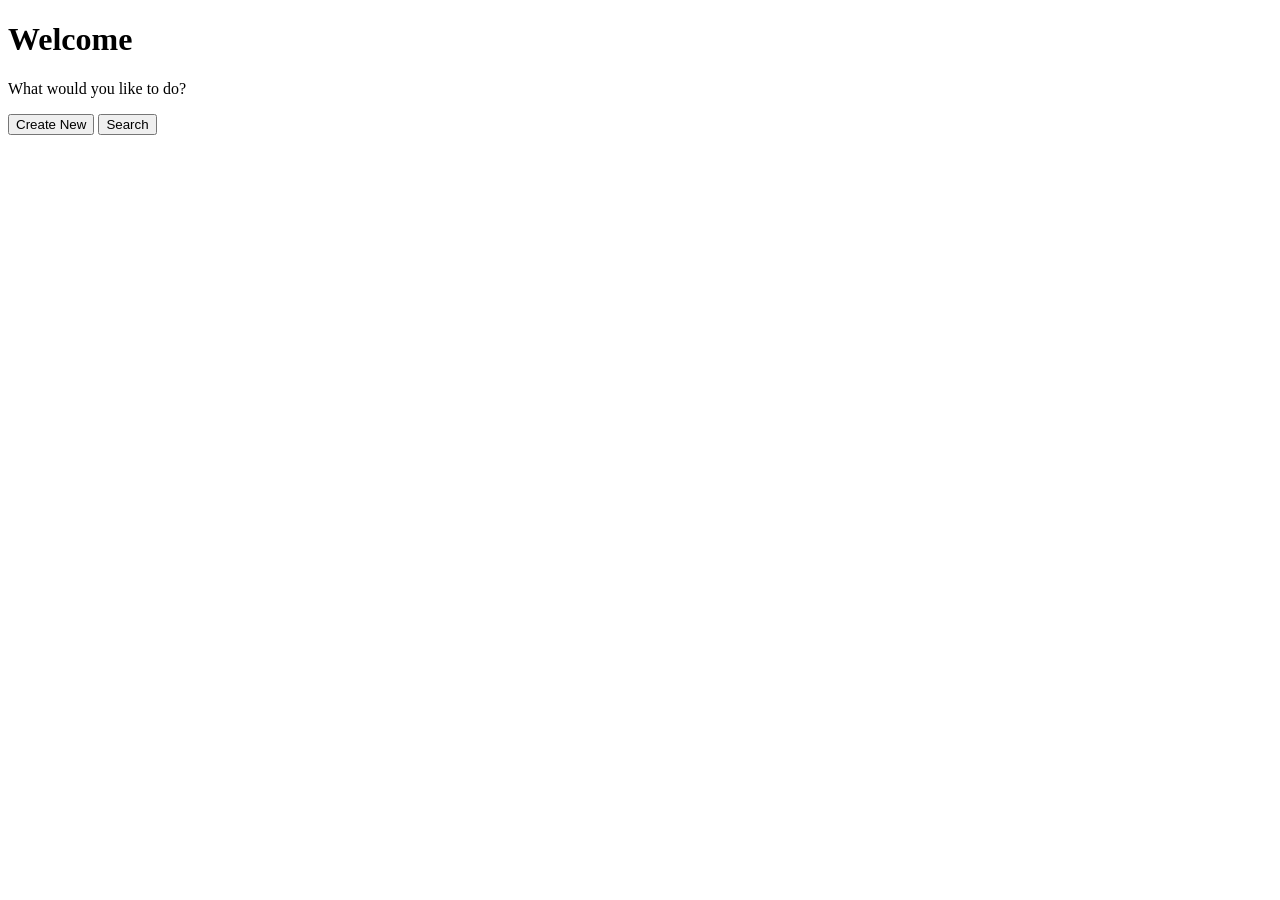
==== src/main/resources/static/dashboard.html @ 54a2fcc4 "feat: Add dashboard landing page with Create New and Search buttons - Add dashboard.html with two ce" ====
<!DOCTYPE html>
<html lang="en">
<head>
    <meta charset="UTF-8">
    <meta name="viewport" content="width=device-width, initial-scale=1.0">
    <title>Dashboard - InvestmentGiftCard</title>
    <link rel="stylesheet" href="/css/style.css">
</head>
<body>
    <div class="container">
        <div class="card">
            <h1>Welcome</h1>
            <p class="subtitle">What would you like to do?</p>
            <div class="button-group">
                <button type="button" class="btn" onclick="location.href='/create.html'">Create New</button>
                <button type="button" class="btn btn-secondary" onclick="location.href='/search.html'">Search</button>
            </div>
        </div>
    </div>
</body>
</html>
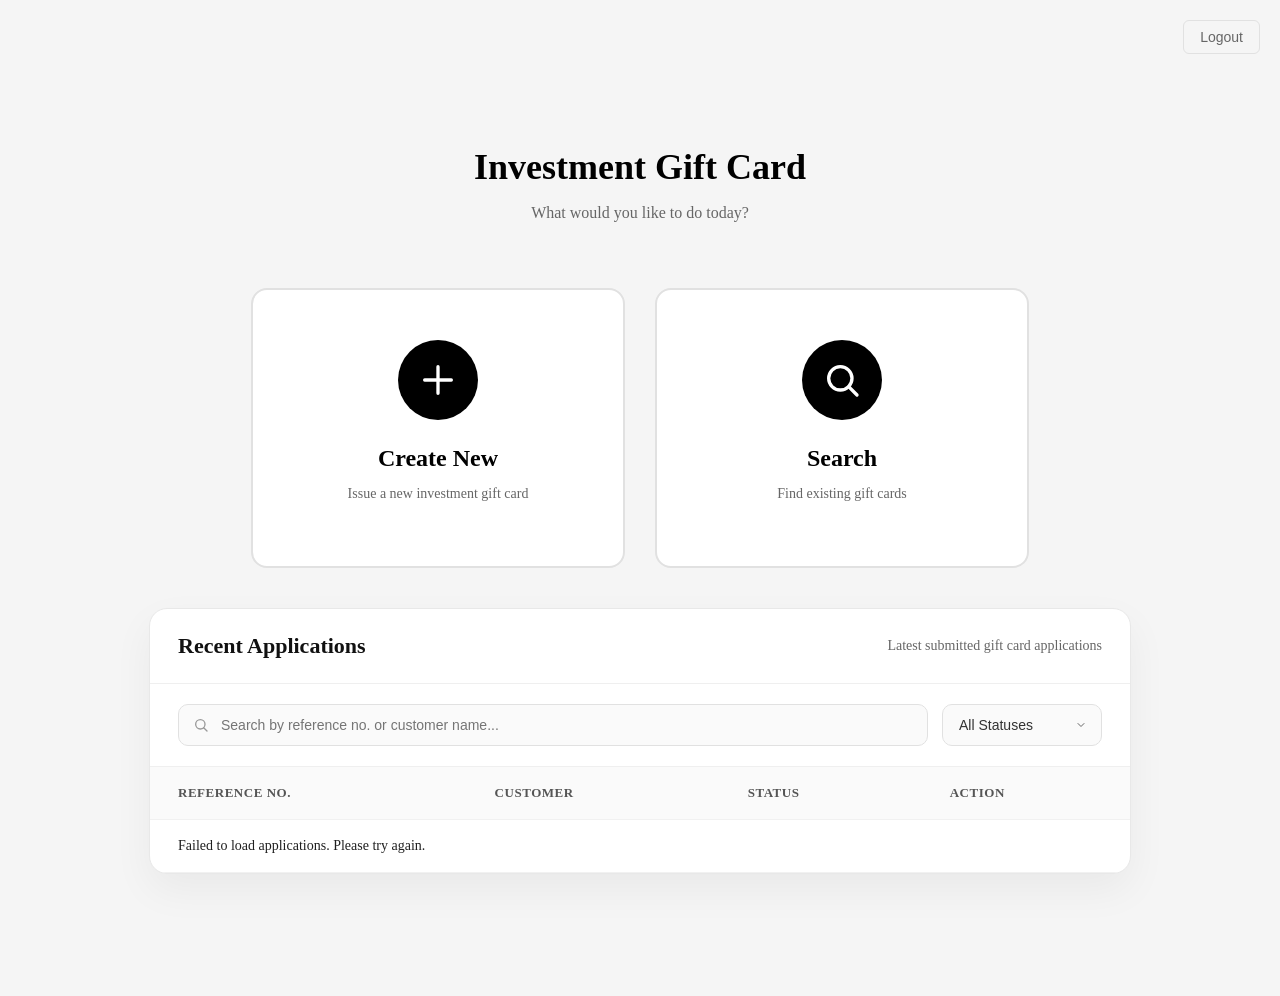
==== commit 188ad959: "feat: Add gift card management with phone validation fix - Add GiftCard and Redemption entities - Ad" ====
--- a/src/main/resources/static/dashboard.html
+++ b/src/main/resources/static/dashboard.html
@@ -5,17 +5,1202 @@
     <meta name="viewport" content="width=device-width, initial-scale=1.0">
     <title>Dashboard - InvestmentGiftCard</title>
     <link rel="stylesheet" href="/css/style.css">
+    <style>
+        body {
+            background: #f5f5f5;
+        }
+        
+        .dashboard-container {
+            min-height: 100vh;
+            display: flex;
+            flex-direction: column;
+            justify-content: center;
+            align-items: center;
+            padding: 40px 20px;
+        }
+        
+        .dashboard-header {
+            text-align: center;
+            margin-bottom: 50px;
+        }
+        
+        .dashboard-header h1 {
+            font-size: 36px;
+            color: #000;
+            margin-bottom: 10px;
+        }
+        
+        .dashboard-header p {
+            font-size: 16px;
+            color: #666;
+        }
+        
+        .action-cards {
+            display: flex;
+            gap: 30px;
+            flex-wrap: wrap;
+            justify-content: center;
+            margin-bottom: 40px;
+        }
+        
+        .action-card {
+            background: #fff;
+            border: 2px solid #e1e1e1;
+            border-radius: 16px;
+            padding: 50px 60px;
+            text-align: center;
+            cursor: pointer;
+            transition: all 0.3s ease;
+            text-decoration: none;
+            min-width: 250px;
+        }
+        
+        .action-card:hover {
+            border-color: #000;
+            transform: translateY(-5px);
+            box-shadow: 0 10px 30px rgba(0, 0, 0, 0.1);
+        }
+        
+        .action-card .icon {
+            width: 80px;
+            height: 80px;
+            background: #000;
+            border-radius: 50%;
+            display: flex;
+            justify-content: center;
+            align-items: center;
+            margin: 0 auto 25px;
+        }
+        
+        .action-card .icon svg {
+            width: 40px;
+            height: 40px;
+            fill: #fff;
+        }
+        
+        .action-card h2 {
+            font-size: 24px;
+            color: #000;
+            margin-bottom: 10px;
+        }
+        
+        .action-card p {
+            font-size: 14px;
+            color: #666;
+        }
+        
+        .user-info {
+            position: absolute;
+            top: 20px;
+            right: 20px;
+            display: flex;
+            align-items: center;
+            gap: 15px;
+        }
+        
+        .user-name {
+            font-size: 14px;
+            color: #333;
+        }
+        
+        .logout-btn {
+            padding: 8px 16px;
+            background: transparent;
+            border: 1px solid #e1e1e1;
+            border-radius: 6px;
+            cursor: pointer;
+            font-size: 14px;
+            color: #666;
+            transition: all 0.2s ease;
+        }
+        
+        .logout-btn:hover {
+            border-color: #000;
+            color: #000;
+        }
+
+        .recent-applications {
+            width: 100%;
+            max-width: 980px;
+            background: #fff;
+            border: 1px solid #e8e8e8;
+            border-radius: 18px;
+            box-shadow: 0 16px 40px rgba(0, 0, 0, 0.05);
+            overflow: hidden;
+        }
+
+        .recent-applications-header {
+            display: flex;
+            justify-content: space-between;
+            align-items: center;
+            padding: 24px 28px;
+            border-bottom: 1px solid #efefef;
+        }
+
+        .recent-applications-header h2 {
+            font-size: 22px;
+            color: #111;
+            margin: 0;
+        }
+
+        .recent-applications-header span {
+            font-size: 14px;
+            color: #666;
+        }
+
+        .table-wrapper {
+            width: 100%;
+            overflow-x: auto;
+        }
+
+        .applications-table {
+            width: 100%;
+            border-collapse: collapse;
+        }
+
+        .applications-table thead {
+            background: #fafafa;
+        }
+
+        .applications-table th,
+        .applications-table td {
+            padding: 18px 28px;
+            text-align: left;
+            border-bottom: 1px solid #f1f1f1;
+            font-size: 14px;
+        }
+
+        .applications-table th {
+            color: #555;
+            font-size: 13px;
+            font-weight: 700;
+            text-transform: uppercase;
+            letter-spacing: 0.04em;
+        }
+
+        .applications-table td {
+            color: #1f1f1f;
+        }
+
+        .status-badge {
+            display: inline-flex;
+            align-items: center;
+            justify-content: center;
+            min-width: 110px;
+            padding: 8px 14px;
+            border-radius: 999px;
+            font-size: 12px;
+            font-weight: 700;
+            letter-spacing: 0.02em;
+        }
+
+        .status-badge.pending-kyc {
+            background: #fff7e8;
+            color: #a56300;
+        }
+
+        .status-badge.card-issued {
+            background: #eef3ff;
+            color: #244cb3;
+        }
+
+        .status-badge.cancelled {
+            background: #fdeeed;
+            color: #b52a1c;
+        }
+
+        .status-badge.redeemed {
+            background: #eef9f0;
+            color: #1d7a34;
+        }
+
+        .view-btn {
+            display: inline-flex;
+            align-items: center;
+            justify-content: center;
+            padding: 10px 18px;
+            border: 1px solid #111;
+            border-radius: 10px;
+            background: #111;
+            color: #fff;
+            text-decoration: none;
+            font-size: 13px;
+            font-weight: 600;
+            transition: all 0.2s ease;
+        }
+
+        .view-btn:hover {
+            background: #fff;
+            color: #111;
+        }
+
+        .table-filters {
+            display: flex;
+            gap: 14px;
+            padding: 20px 28px;
+            border-bottom: 1px solid #efefef;
+            flex-wrap: wrap;
+            align-items: center;
+        }
+
+        .filter-input {
+            flex: 1;
+            min-width: 200px;
+            padding: 12px 16px 12px 42px;
+            border: 1px solid #e1e1e1;
+            border-radius: 10px;
+            font-size: 14px;
+            color: #333;
+            background: #fafafa url("data:image/svg+xml,%3Csvg xmlns='http://www.w3.org/2000/svg' width='16' height='16' viewBox='0 0 24 24' fill='none' stroke='%23999' stroke-width='2' stroke-linecap='round'%3E%3Ccircle cx='11' cy='11' r='7'/%3E%3Cpath d='M16 16l5 5'/%3E%3C/svg%3E") 14px center no-repeat;
+            transition: all 0.2s ease;
+            outline: none;
+        }
+
+        .filter-input:focus {
+            border-color: #111;
+            background-color: #fff;
+        }
+
+        .filter-select {
+            padding: 12px 16px;
+            border: 1px solid #e1e1e1;
+            border-radius: 10px;
+            font-size: 14px;
+            color: #333;
+            background: #fafafa;
+            cursor: pointer;
+            outline: none;
+            min-width: 160px;
+            transition: all 0.2s ease;
+            -webkit-appearance: none;
+            appearance: none;
+            background-image: url("data:image/svg+xml,%3Csvg xmlns='http://www.w3.org/2000/svg' width='12' height='12' viewBox='0 0 24 24' fill='none' stroke='%23666' stroke-width='2' stroke-linecap='round'%3E%3Cpath d='M6 9l6 6 6-6'/%3E%3C/svg%3E");
+            background-repeat: no-repeat;
+            background-position: right 14px center;
+            padding-right: 36px;
+        }
+
+        .filter-select:focus {
+            border-color: #111;
+            background-color: #fff;
+        }
+
+        .no-results {
+            text-align: center;
+            padding: 40px 28px;
+            color: #999;
+            font-size: 14px;
+            display: none;
+        }
+        
+        @media (max-width: 600px) {
+            .action-cards {
+                flex-direction: column;
+            }
+            
+            .action-card {
+                padding: 40px 50px;
+            }
+            
+            .dashboard-header h1 {
+                font-size: 28px;
+            }
+
+            .recent-applications-header {
+                flex-direction: column;
+                align-items: flex-start;
+                gap: 8px;
+            }
+
+            .applications-table th,
+            .applications-table td {
+                padding: 16px 18px;
+            }
+
+            .table-filters {
+                padding: 16px 18px;
+            }
+
+            .filter-input {
+                min-width: 100%;
+            }
+        }
+    </style>
 </head>
 <body>
-    <div class="container">
-        <div class="card">
-            <h1>Welcome</h1>
-            <p class="subtitle">What would you like to do?</p>
-            <div class="button-group">
-                <button type="button" class="btn" onclick="location.href='/create.html'">Create New</button>
-                <button type="button" class="btn btn-secondary" onclick="location.href='/search.html'">Search</button>
+    <div class="user-info" id="userInfo">
+        <span class="user-name" id="userName"></span>
+        <button class="logout-btn" onclick="logout()">Logout</button>
+    </div>
+    
+    <div class="dashboard-container">
+        <div class="dashboard-header">
+            <h1>Investment Gift Card</h1>
+            <p>What would you like to do today?</p>
+        </div>
+        
+        <div class="action-cards">
+            <a href="/create.html" class="action-card">
+                <div class="icon">
+                    <svg xmlns="http://www.w3.org/2000/svg" viewBox="0 0 24 24">
+                        <path d="M12 4V20M4 12H20" stroke="white" stroke-width="2" stroke-linecap="round" fill="none"/>
+                    </svg>
+                </div>
+                <h2>Create New</h2>
+                <p>Issue a new investment gift card</p>
+            </a>
+            
+            <a href="/search.html" class="action-card">
+                <div class="icon">
+                    <svg xmlns="http://www.w3.org/2000/svg" viewBox="0 0 24 24">
+                        <circle cx="11" cy="11" r="7" stroke="white" stroke-width="2" fill="none"/>
+                        <path d="M16 16L21 21" stroke="white" stroke-width="2" stroke-linecap="round"/>
+                    </svg>
+                </div>
+                <h2>Search</h2>
+                <p>Find existing gift cards</p>
+            </a>
+        </div>
+
+        <section class="recent-applications">
+            <div class="recent-applications-header">
+                <h2>Recent Applications</h2>
+                <span>Latest submitted gift card applications</span>
+            </div>
+            <div class="table-filters">
+                <input type="text" class="filter-input" id="searchInput" placeholder="Search by reference no. or customer name..." oninput="filterTable()">
+                <select class="filter-select" id="statusFilter" onchange="filterTable()">
+                    <option value="">All Statuses</option>
+                    <option value="pending-kyc">Pending KYC</option>
+                    <option value="card-issued">Card Issued</option>
+                    <option value="cancelled">Cancelled</option>
+                    <option value="redeemed">Redeemed</option>
+                </select>
+            </div>
+            <div class="table-wrapper">
+                <table class="applications-table">
+                    <thead>
+                        <tr>
+                            <th>Reference No.</th>
+                            <th>Customer</th>
+                            <th>Status</th>
+                            <th>Action</th>
+                        </tr>
+                    </thead>
+                    <tbody>
+                        <!-- Data loaded dynamically via JavaScript -->
+                    </tbody>
+                </table>
+                <div class="no-results" id="noResults">No applications match your search.</div>
+            </div>
+        </section>
+    </div>
+
+    <!-- Gift Card Detail Modal -->
+    <div class="modal-overlay" id="giftCardModal">
+        <div class="modal-content modal-large">
+            <button class="modal-close" onclick="closeModal()">&times;</button>
+            
+            <!-- View Mode -->
+            <div id="viewMode">
+                <h2 class="modal-title">Gift Card Details</h2>
+                
+                <div class="detail-grid">
+                    <div class="detail-section">
+                        <h3>Card Information</h3>
+                        <div class="detail-row">
+                            <span class="detail-label">Reference:</span>
+                            <span class="detail-value" id="detailReference">-</span>
+                        </div>
+                        <div class="detail-row">
+                            <span class="detail-label">Batch Number:</span>
+                            <span class="detail-value" id="detailBatch">-</span>
+                        </div>
+                        <div class="detail-row">
+                            <span class="detail-label">Value:</span>
+                            <span class="detail-value" id="detailValue">-</span>
+                        </div>
+                        <div class="detail-row">
+                            <span class="detail-label">Expiry Date:</span>
+                            <span class="detail-value" id="detailExpiry">-</span>
+                        </div>
+                        <div class="detail-row">
+                            <span class="detail-label">Status:</span>
+                            <span class="detail-value" id="detailStatus">-</span>
+                        </div>
+                    </div>
+                    
+                    <div class="detail-section">
+                        <h3>Buyer Information</h3>
+                        <div class="detail-row">
+                            <span class="detail-label">Name:</span>
+                            <span class="detail-value" id="detailBuyerName">-</span>
+                        </div>
+                        <div class="detail-row">
+                            <span class="detail-label">Mobile:</span>
+                            <span class="detail-value" id="detailBuyerMobile">-</span>
+                        </div>
+                        <div class="detail-row">
+                            <span class="detail-label">ID/Passport:</span>
+                            <span class="detail-value" id="detailBuyerId">-</span>
+                        </div>
+                    </div>
+                    
+                    <div class="detail-section">
+                        <h3>Beneficiary Information</h3>
+                        <div class="detail-row">
+                            <span class="detail-label">Name:</span>
+                            <span class="detail-value" id="detailBeneficiaryName">-</span>
+                        </div>
+                        <div class="detail-row">
+                            <span class="detail-label">Mobile:</span>
+                            <span class="detail-value" id="detailBeneficiaryMobile">-</span>
+                        </div>
+                        <div class="detail-row">
+                            <span class="detail-label">Relationship:</span>
+                            <span class="detail-value" id="detailRelationship">-</span>
+                        </div>
+                    </div>
+                </div>
+                
+                <div class="modal-actions" id="viewActions">
+                    <button class="btn btn-secondary" onclick="closeModal()">Close</button>
+                    <button class="btn btn-primary" id="redeemBtn" onclick="showRedemptionForm()">Redeem Voucher</button>
+                </div>
+            </div>
+            
+            <!-- Redemption Mode -->
+            <div id="redemptionMode" style="display: none;">
+                <h2 class="modal-title">Redeem Voucher</h2>
+                <p class="modal-subtitle">Complete the redemption process for this gift card</p>
+                
+                <form id="redemptionForm" onsubmit="submitRedemption(event)">
+                    <!-- Section E: Authentication -->
+                    <div class="form-section-modal">
+                        <h3>Section E: Redemption & Authentication</h3>
+                        <p class="section-note">Beneficiary must provide buyer's details for verification. A call will be placed to authenticate.</p>
+                        
+                        <div class="form-grid-modal">
+                            <div class="form-group-modal">
+                                <label for="providedBuyerName">Buyer's Name (as provided by beneficiary) <span class="required">*</span></label>
+                                <input type="text" id="providedBuyerName" name="providedBuyerName" placeholder="Enter buyer's full name" required>
+                            </div>
+                            
+                            <div class="form-group-modal">
+                                <label for="providedBuyerPhone">Buyer's Phone Number <span class="required">*</span></label>
+                                <input type="tel" id="providedBuyerPhone" name="providedBuyerPhone" placeholder="+264 XX XXX XXXX" required>
+                            </div>
+                        </div>
+                        
+                        <div class="verification-note">
+                            <svg width="20" height="20" viewBox="0 0 24 24" fill="none" stroke="currentColor" stroke-width="2">
+                                <circle cx="12" cy="12" r="10"></circle>
+                                <line x1="12" y1="16" x2="12" y2="12"></line>
+                                <line x1="12" y1="8" x2="12.01" y2="8"></line>
+                            </svg>
+                            <span>A verification call will be placed to the buyer to confirm the recipient's identity.</span>
+                        </div>
+                    </div>
+                    
+                    <!-- Section F: Product Selection -->
+                    <div class="form-section-modal">
+                        <h3>Section F: Product Selection</h3>
+                        
+                        <div class="form-group-modal">
+                            <label>Select Investment Product <span class="required">*</span></label>
+                            <div class="radio-group-modal">
+                                <label class="radio-option-modal">
+                                    <input type="radio" name="selectedProduct" value="CALL_ACCOUNT" required>
+                                    <span class="radio-checkmark"></span>
+                                    <span>Call Account</span>
+                                </label>
+                                <label class="radio-option-modal">
+                                    <input type="radio" name="selectedProduct" value="NOTICE_ACCOUNT">
+                                    <span class="radio-checkmark"></span>
+                                    <span>Notice Account</span>
+                                </label>
+                                <label class="radio-option-modal">
+                                    <input type="radio" name="selectedProduct" value="MONEY_MAXIMISER">
+                                    <span class="radio-checkmark"></span>
+                                    <span>Money Maximiser</span>
+                                </label>
+                                <label class="radio-option-modal">
+                                    <input type="radio" name="selectedProduct" value="OTHER">
+                                    <span class="radio-checkmark"></span>
+                                    <span>Other</span>
+                                </label>
+                            </div>
+                        </div>
+                        
+                        <div class="form-group-modal" id="otherProductGroup" style="display: none;">
+                            <label for="otherProductDescription">Other Product Description</label>
+                            <input type="text" id="otherProductDescription" name="otherProductDescription" placeholder="Specify the product">
+                        </div>
+                        
+                        <div class="form-grid-modal">
+                            <div class="form-group-modal">
+                                <label for="accountName">Account Name <span class="required">*</span></label>
+                                <input type="text" id="accountName" name="accountName" placeholder="Enter account name" required>
+                            </div>
+                            
+                            <div class="form-group-modal">
+                                <label for="accountNumber">Account Number <span class="required">*</span></label>
+                                <input type="text" id="accountNumber" name="accountNumber" placeholder="Enter account number" required>
+                            </div>
+                        </div>
+                    </div>
+                    
+                    <input type="hidden" id="redemptionGiftCardId" name="giftCardId">
+                    
+                    <div class="modal-actions">
+                        <button type="button" class="btn btn-secondary" onclick="hideRedemptionForm()">Back</button>
+                        <button type="submit" class="btn btn-primary">Submit Redemption</button>
+                    </div>
+                </form>
+            </div>
+            
+            <!-- Redemption Success -->
+            <div id="redemptionSuccess" style="display: none;">
+                <div class="success-icon">
+                    <svg viewBox="0 0 52 52" width="80" height="80">
+                        <circle cx="26" cy="26" r="25" fill="none" stroke="#22c55e" stroke-width="2"/>
+                        <path fill="none" stroke="#22c55e" stroke-width="3" d="M14 27l8 8 16-16"/>
+                    </svg>
+                </div>
+                <h2 class="modal-title">Redemption Initiated!</h2>
+                <p class="modal-subtitle">A verification call will be placed to the buyer.</p>
+                <div class="redemption-summary">
+                    <div class="summary-row">
+                        <span>Redemption ID:</span>
+                        <strong id="successRedemptionId">-</strong>
+                    </div>
+                    <div class="summary-row">
+                        <span>Verification Status:</span>
+                        <strong id="successVerificationStatus">Pending</strong>
+                    </div>
+                    <div class="summary-row">
+                        <span>Selected Product:</span>
+                        <strong id="successProduct">-</strong>
+                    </div>
+                </div>
+                <div class="modal-actions">
+                    <button class="btn btn-primary" onclick="closeModal(); loadGiftCards();">Done</button>
+                </div>
             </div>
         </div>
     </div>
+
+    <style>
+        /* Modal Styles */
+        .modal-overlay {
+            display: none;
+            position: fixed;
+            inset: 0;
+            background: rgba(0, 0, 0, 0.5);
+            backdrop-filter: blur(4px);
+            z-index: 1000;
+            justify-content: center;
+            align-items: center;
+            padding: 20px;
+        }
+
+        .modal-overlay.show {
+            display: flex;
+        }
+
+        .modal-content {
+            background: #fff;
+            border-radius: 20px;
+            padding: 40px;
+            max-width: 500px;
+            width: 100%;
+            max-height: 90vh;
+            overflow-y: auto;
+            position: relative;
+        }
+
+        .modal-content.modal-large {
+            max-width: 700px;
+        }
+
+        .modal-close {
+            position: absolute;
+            top: 20px;
+            right: 20px;
+            width: 36px;
+            height: 36px;
+            border: none;
+            background: #f5f5f5;
+            border-radius: 50%;
+            font-size: 24px;
+            cursor: pointer;
+            display: flex;
+            align-items: center;
+            justify-content: center;
+            color: #666;
+            transition: all 0.2s ease;
+        }
+
+        .modal-close:hover {
+            background: #e5e5e5;
+            color: #000;
+        }
+
+        .modal-title {
+            font-size: 24px;
+            margin-bottom: 8px;
+            color: #111;
+        }
+
+        .modal-subtitle {
+            font-size: 14px;
+            color: #666;
+            margin-bottom: 24px;
+        }
+
+        /* Detail Grid */
+        .detail-grid {
+            display: grid;
+            gap: 24px;
+            margin-bottom: 24px;
+        }
+
+        .detail-section {
+            background: #f9f9f9;
+            padding: 20px;
+            border-radius: 12px;
+        }
+
+        .detail-section h3 {
+            font-size: 14px;
+            color: #666;
+            text-transform: uppercase;
+            letter-spacing: 0.05em;
+            margin-bottom: 16px;
+        }
+
+        .detail-row {
+            display: flex;
+            justify-content: space-between;
+            padding: 8px 0;
+            border-bottom: 1px solid #eee;
+        }
+
+        .detail-row:last-child {
+            border-bottom: none;
+        }
+
+        .detail-label {
+            color: #666;
+            font-size: 14px;
+        }
+
+        .detail-value {
+            color: #111;
+            font-weight: 500;
+            font-size: 14px;
+        }
+
+        /* Form Styles in Modal */
+        .form-section-modal {
+            margin-bottom: 24px;
+        }
+
+        .form-section-modal h3 {
+            font-size: 16px;
+            color: #111;
+            margin-bottom: 8px;
+        }
+
+        .section-note {
+            font-size: 13px;
+            color: #666;
+            margin-bottom: 16px;
+        }
+
+        .form-grid-modal {
+            display: grid;
+            grid-template-columns: 1fr 1fr;
+            gap: 16px;
+        }
+
+        @media (max-width: 600px) {
+            .form-grid-modal {
+                grid-template-columns: 1fr;
+            }
+        }
+
+        .form-group-modal {
+            margin-bottom: 16px;
+        }
+
+        .form-group-modal label {
+            display: block;
+            font-size: 14px;
+            font-weight: 500;
+            color: #333;
+            margin-bottom: 8px;
+        }
+
+        .form-group-modal input {
+            width: 100%;
+            padding: 12px 16px;
+            border: 1px solid #e1e1e1;
+            border-radius: 10px;
+            font-size: 14px;
+            transition: all 0.2s ease;
+        }
+
+        .form-group-modal input:focus {
+            outline: none;
+            border-color: #111;
+        }
+
+        .required {
+            color: #e53935;
+        }
+
+        /* Radio Group */
+        .radio-group-modal {
+            display: grid;
+            grid-template-columns: 1fr 1fr;
+            gap: 12px;
+        }
+
+        .radio-option-modal {
+            display: flex;
+            align-items: center;
+            gap: 10px;
+            padding: 12px 16px;
+            border: 1px solid #e1e1e1;
+            border-radius: 10px;
+            cursor: pointer;
+            transition: all 0.2s ease;
+        }
+
+        .radio-option-modal:hover {
+            border-color: #999;
+        }
+
+        .radio-option-modal input {
+            display: none;
+        }
+
+        .radio-option-modal input:checked + .radio-checkmark {
+            background: #111;
+            border-color: #111;
+        }
+
+        .radio-option-modal input:checked + .radio-checkmark::after {
+            transform: scale(1);
+        }
+
+        .radio-checkmark {
+            width: 20px;
+            height: 20px;
+            border: 2px solid #ccc;
+            border-radius: 50%;
+            position: relative;
+            transition: all 0.2s ease;
+        }
+
+        .radio-checkmark::after {
+            content: '';
+            position: absolute;
+            top: 50%;
+            left: 50%;
+            transform: translate(-50%, -50%) scale(0);
+            width: 8px;
+            height: 8px;
+            background: #fff;
+            border-radius: 50%;
+            transition: transform 0.2s ease;
+        }
+
+        .verification-note {
+            display: flex;
+            align-items: flex-start;
+            gap: 10px;
+            padding: 14px;
+            background: #eef3ff;
+            border-radius: 10px;
+            color: #244cb3;
+            font-size: 13px;
+            margin-top: 16px;
+        }
+
+        .verification-note svg {
+            flex-shrink: 0;
+            margin-top: 2px;
+        }
+
+        /* Modal Actions */
+        .modal-actions {
+            display: flex;
+            gap: 12px;
+            justify-content: flex-end;
+            padding-top: 20px;
+            border-top: 1px solid #eee;
+            margin-top: 24px;
+        }
+
+        .btn {
+            padding: 12px 24px;
+            border-radius: 10px;
+            font-size: 14px;
+            font-weight: 600;
+            cursor: pointer;
+            transition: all 0.2s ease;
+            border: none;
+        }
+
+        .btn-primary {
+            background: #111;
+            color: #fff;
+        }
+
+        .btn-primary:hover {
+            background: #333;
+        }
+
+        .btn-secondary {
+            background: #f5f5f5;
+            color: #333;
+        }
+
+        .btn-secondary:hover {
+            background: #e5e5e5;
+        }
+
+        .btn:disabled {
+            opacity: 0.5;
+            cursor: not-allowed;
+        }
+
+        /* Success State */
+        .success-icon {
+            text-align: center;
+            margin-bottom: 20px;
+        }
+
+        .redemption-summary {
+            background: #f9f9f9;
+            padding: 20px;
+            border-radius: 12px;
+            margin: 20px 0;
+        }
+
+        .summary-row {
+            display: flex;
+            justify-content: space-between;
+            padding: 10px 0;
+            border-bottom: 1px solid #eee;
+        }
+
+        .summary-row:last-child {
+            border-bottom: none;
+        }
+
+        /* Clickable Row */
+        .applications-table tbody tr {
+            cursor: pointer;
+            transition: background-color 0.2s ease;
+        }
+
+        .applications-table tbody tr:hover {
+            background-color: #f9f9f9;
+        }
+
+        /* Loading State */
+        .loading {
+            text-align: center;
+            padding: 40px;
+            color: #666;
+        }
+
+        .loading-spinner {
+            width: 40px;
+            height: 40px;
+            border: 3px solid #f3f3f3;
+            border-top: 3px solid #111;
+            border-radius: 50%;
+            animation: spin 1s linear infinite;
+            margin: 0 auto 16px;
+        }
+
+        @keyframes spin {
+            0% { transform: rotate(0deg); }
+            100% { transform: rotate(360deg); }
+        }
+    </style>
+
+    <script>
+        const API_BASE = '/api/v1';
+        let currentGiftCard = null;
+
+        // Load user info from localStorage
+        const user = JSON.parse(localStorage.getItem('user') || '{}');
+        if (user.firstName) {
+            document.getElementById('userName').textContent = `Welcome, ${user.firstName}`;
+        }
+
+        // Get auth token
+        function getAuthHeaders() {
+            const token = localStorage.getItem('accessToken');
+            return {
+                'Content-Type': 'application/json',
+                'Authorization': token ? `Bearer ${token}` : ''
+            };
+        }
+        
+        function logout() {
+            localStorage.removeItem('accessToken');
+            localStorage.removeItem('refreshToken');
+            localStorage.removeItem('user');
+            window.location.href = '/login.html';
+        }
+
+        // Load gift cards from API
+        async function loadGiftCards() {
+            const tbody = document.querySelector('.applications-table tbody');
+            tbody.innerHTML = '<tr><td colspan="4" class="loading"><div class="loading-spinner"></div>Loading...</td></tr>';
+
+            try {
+                const response = await fetch(`${API_BASE}/gift-cards/recent`, {
+                    headers: getAuthHeaders()
+                });
+
+                if (!response.ok) {
+                    if (response.status === 401) {
+                        window.location.href = '/login.html';
+                        return;
+                    }
+                    throw new Error('Failed to load gift cards');
+                }
+
+                const result = await response.json();
+                const giftCards = result.data || [];
+
+                if (giftCards.length === 0) {
+                    tbody.innerHTML = '<tr><td colspan="4" class="no-results" style="display:table-cell;">No applications yet. Create your first gift card!</td></tr>';
+                    return;
+                }
+
+                tbody.innerHTML = giftCards.map(card => `
+                    <tr onclick="viewGiftCard('${card.id}')" data-id="${card.id}">
+                        <td>${card.referenceNumber}</td>
+                        <td>${card.beneficiaryFullName}</td>
+                        <td><span class="status-badge ${getStatusClass(card.status)}">${card.statusDisplayName}</span></td>
+                        <td><button class="view-btn" onclick="event.stopPropagation(); viewGiftCard('${card.id}')">View</button></td>
+                    </tr>
+                `).join('');
+
+            } catch (error) {
+                console.error('Error loading gift cards:', error);
+                tbody.innerHTML = '<tr><td colspan="4" class="no-results" style="display:table-cell;">Failed to load applications. Please try again.</td></tr>';
+            }
+        }
+
+        function getStatusClass(status) {
+            const statusMap = {
+                'PENDING_KYC': 'pending-kyc',
+                'CARD_ISSUED': 'card-issued',
+                'REDEEMED': 'redeemed',
+                'CANCELLED': 'cancelled',
+                'EXPIRED': 'cancelled'
+            };
+            return statusMap[status] || 'pending-kyc';
+        }
+
+        // View gift card details
+        async function viewGiftCard(id) {
+            const modal = document.getElementById('giftCardModal');
+            modal.classList.add('show');
+
+            // Reset modal state
+            document.getElementById('viewMode').style.display = 'block';
+            document.getElementById('redemptionMode').style.display = 'none';
+            document.getElementById('redemptionSuccess').style.display = 'none';
+
+            try {
+                const response = await fetch(`${API_BASE}/gift-cards/${id}`, {
+                    headers: getAuthHeaders()
+                });
+
+                if (!response.ok) throw new Error('Failed to fetch gift card');
+
+                const result = await response.json();
+                currentGiftCard = result.data;
+
+                // Populate details
+                document.getElementById('detailReference').textContent = currentGiftCard.referenceNumber;
+                document.getElementById('detailBatch').textContent = currentGiftCard.batchNumber;
+                document.getElementById('detailValue').textContent = `N$ ${parseFloat(currentGiftCard.totalValue).toLocaleString('en-US', { minimumFractionDigits: 2 })}`;
+                document.getElementById('detailExpiry').textContent = formatDate(currentGiftCard.expiryDate);
+                document.getElementById('detailStatus').innerHTML = `<span class="status-badge ${getStatusClass(currentGiftCard.status)}">${currentGiftCard.statusDisplayName}</span>`;
+
+                document.getElementById('detailBuyerName').textContent = currentGiftCard.buyerFullName;
+                document.getElementById('detailBuyerMobile').textContent = currentGiftCard.buyerMobile;
+                document.getElementById('detailBuyerId').textContent = currentGiftCard.buyerIdPassport;
+
+                document.getElementById('detailBeneficiaryName').textContent = currentGiftCard.beneficiaryFullName;
+                document.getElementById('detailBeneficiaryMobile').textContent = currentGiftCard.beneficiaryMobile;
+                document.getElementById('detailRelationship').textContent = currentGiftCard.relationship;
+
+                // Show/hide redeem button based on status
+                const redeemBtn = document.getElementById('redeemBtn');
+                if (currentGiftCard.canBeRedeemed) {
+                    redeemBtn.style.display = 'inline-flex';
+                    redeemBtn.disabled = false;
+                } else {
+                    redeemBtn.style.display = 'none';
+                }
+
+                // Store gift card ID for redemption form
+                document.getElementById('redemptionGiftCardId').value = currentGiftCard.id;
+
+            } catch (error) {
+                console.error('Error fetching gift card:', error);
+                alert('Failed to load gift card details');
+                closeModal();
+            }
+        }
+
+        function formatDate(dateStr) {
+            if (!dateStr) return '-';
+            const date = new Date(dateStr);
+            return date.toLocaleDateString('en-US', { year: 'numeric', month: 'short', day: 'numeric' });
+        }
+
+        function closeModal() {
+            document.getElementById('giftCardModal').classList.remove('show');
+            currentGiftCard = null;
+            document.getElementById('redemptionForm').reset();
+        }
+
+        function showRedemptionForm() {
+            document.getElementById('viewMode').style.display = 'none';
+            document.getElementById('redemptionMode').style.display = 'block';
+            
+            // Pre-fill account name with beneficiary name
+            if (currentGiftCard) {
+                document.getElementById('accountName').value = currentGiftCard.beneficiaryFullName;
+            }
+        }
+
+        function hideRedemptionForm() {
+            document.getElementById('viewMode').style.display = 'block';
+            document.getElementById('redemptionMode').style.display = 'none';
+        }
+
+        // Handle Other product selection
+        document.querySelectorAll('input[name="selectedProduct"]').forEach(radio => {
+            radio.addEventListener('change', (e) => {
+                const otherGroup = document.getElementById('otherProductGroup');
+                if (e.target.value === 'OTHER') {
+                    otherGroup.style.display = 'block';
+                    document.getElementById('otherProductDescription').required = true;
+                } else {
+                    otherGroup.style.display = 'none';
+                    document.getElementById('otherProductDescription').required = false;
+                }
+            });
+        });
+
+        // Submit redemption
+        async function submitRedemption(event) {
+            event.preventDefault();
+
+            const formData = new FormData(event.target);
+            const requestBody = {
+                giftCardId: formData.get('giftCardId'),
+                providedBuyerName: formData.get('providedBuyerName'),
+                providedBuyerPhone: formData.get('providedBuyerPhone'),
+                selectedProduct: formData.get('selectedProduct'),
+                otherProductDescription: formData.get('otherProductDescription') || null,
+                accountName: formData.get('accountName'),
+                accountNumber: formData.get('accountNumber')
+            };
+
+            const submitBtn = event.target.querySelector('button[type="submit"]');
+            submitBtn.disabled = true;
+            submitBtn.textContent = 'Processing...';
+
+            try {
+                const response = await fetch(`${API_BASE}/gift-cards/redeem`, {
+                    method: 'POST',
+                    headers: getAuthHeaders(),
+                    body: JSON.stringify(requestBody)
+                });
+
+                const result = await response.json();
+
+                if (!response.ok) {
+                    throw new Error(result.message || 'Failed to initiate redemption');
+                }
+
+                // Show success
+                document.getElementById('redemptionMode').style.display = 'none';
+                document.getElementById('redemptionSuccess').style.display = 'block';
+
+                const redemption = result.data;
+                document.getElementById('successRedemptionId').textContent = redemption.id.substring(0, 8) + '...';
+                document.getElementById('successVerificationStatus').textContent = redemption.verificationStatusDisplayName;
+                document.getElementById('successProduct').textContent = redemption.selectedProductDisplayName;
+
+            } catch (error) {
+                console.error('Error submitting redemption:', error);
+                alert(error.message || 'Failed to submit redemption. Please try again.');
+            } finally {
+                submitBtn.disabled = false;
+                submitBtn.textContent = 'Submit Redemption';
+            }
+        }
+
+        function filterTable() {
+            const query = document.getElementById('searchInput').value.toLowerCase().trim();
+            const status = document.getElementById('statusFilter').value;
+            const rows = document.querySelectorAll('.applications-table tbody tr');
+            let visible = 0;
+
+            rows.forEach(row => {
+                if (row.querySelector('.loading') || row.querySelector('.no-results')) return;
+                
+                const ref = row.cells[0]?.textContent.toLowerCase() || '';
+                const customer = row.cells[1]?.textContent.toLowerCase() || '';
+                const badge = row.cells[2]?.querySelector('.status-badge');
+                const rowStatus = badge ? badge.classList[1] : '';
+
+                const matchesText = !query || ref.includes(query) || customer.includes(query);
+                const matchesStatus = !status || rowStatus === status;
+
+                if (matchesText && matchesStatus) {
+                    row.style.display = '';
+                    visible++;
+                } else {
+                    row.style.display = 'none';
+                }
+            });
+
+            document.getElementById('noResults').style.display = visible === 0 ? 'block' : 'none';
+        }
+
+        // Close modal on backdrop click
+        document.getElementById('giftCardModal').addEventListener('click', (e) => {
+            if (e.target.classList.contains('modal-overlay')) {
+                closeModal();
+            }
+        });
+
+        // Close modal on Escape key
+        document.addEventListener('keydown', (e) => {
+            if (e.key === 'Escape') {
+                closeModal();
+            }
+        });
+
+        // Load gift cards on page load
+        document.addEventListener('DOMContentLoaded', loadGiftCards);
+    </script>
 </body>
 </html>
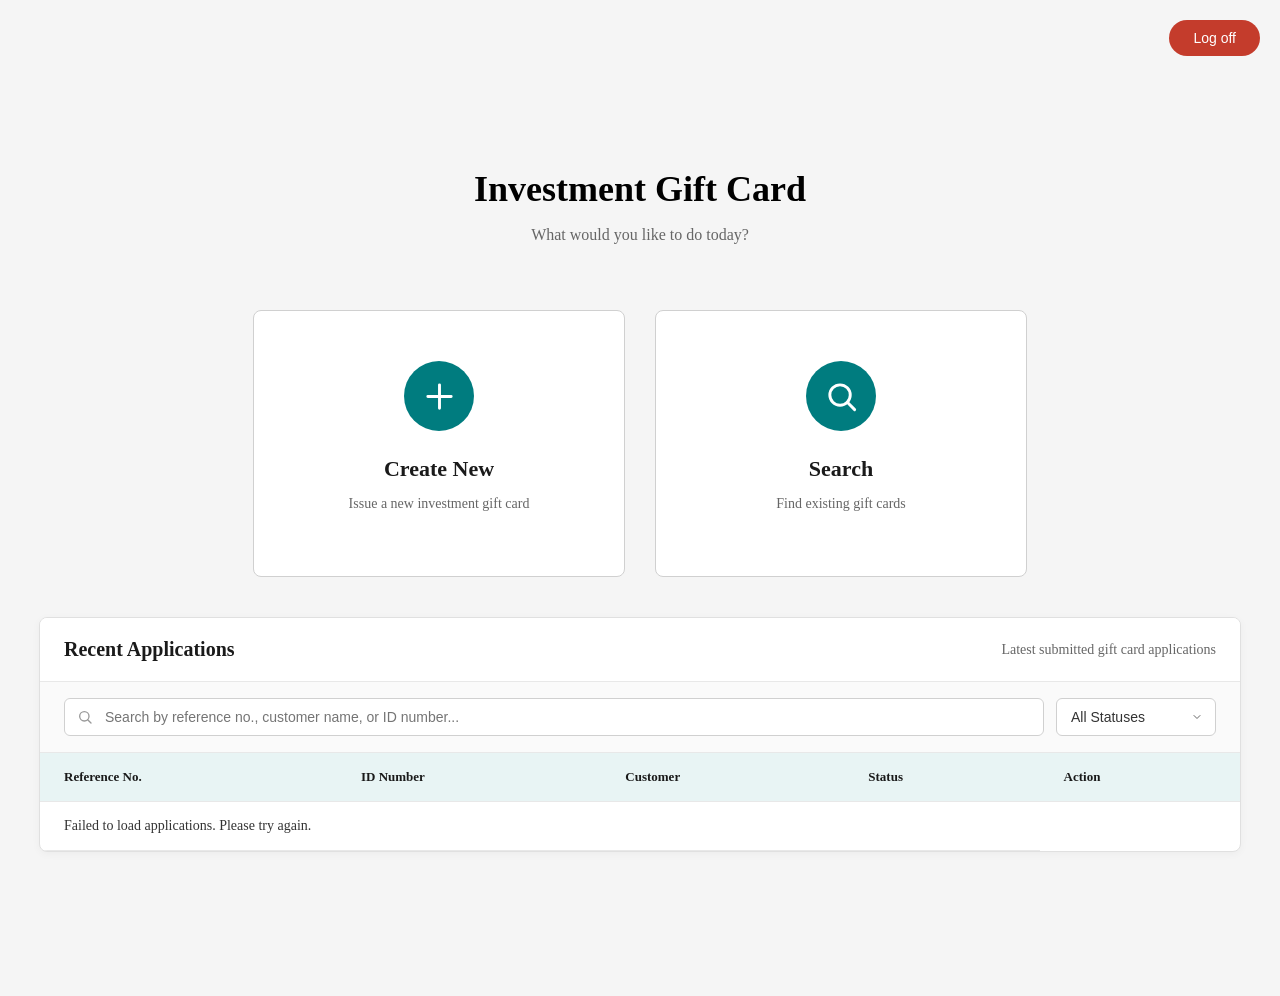
==== commit b544c466: "Add form validations and status management features - DOB cannot be future date - Auto-calculate 18 " ====
--- a/src/main/resources/static/dashboard.html
+++ b/src/main/resources/static/dashboard.html
@@ -45,8 +45,8 @@
         
         .action-card {
             background: #fff;
-            border: 2px solid #e1e1e1;
-            border-radius: 16px;
+            border: 1px solid #d0d0d0;
+            border-radius: 8px;
             padding: 50px 60px;
             text-align: center;
             cursor: pointer;
@@ -56,15 +56,15 @@
         }
         
         .action-card:hover {
-            border-color: #000;
-            transform: translateY(-5px);
-            box-shadow: 0 10px 30px rgba(0, 0, 0, 0.1);
+            border-color: #007c7f;
+            transform: translateY(-3px);
+            box-shadow: 0 6px 20px rgba(0, 0, 0, 0.08);
         }
         
         .action-card .icon {
-            width: 80px;
-            height: 80px;
-            background: #000;
+            width: 70px;
+            height: 70px;
+            background: #007c7f;
             border-radius: 50%;
             display: flex;
             justify-content: center;
@@ -73,15 +73,16 @@
         }
         
         .action-card .icon svg {
-            width: 40px;
-            height: 40px;
+            width: 35px;
+            height: 35px;
             fill: #fff;
         }
         
         .action-card h2 {
-            font-size: 24px;
-            color: #000;
+            font-size: 22px;
+            color: #1a1a1a;
             margin-bottom: 10px;
+            font-weight: 600;
         }
         
         .action-card p {
@@ -104,28 +105,28 @@
         }
         
         .logout-btn {
-            padding: 8px 16px;
-            background: transparent;
-            border: 1px solid #e1e1e1;
-            border-radius: 6px;
+            padding: 10px 24px;
+            background: #c43c2c;
+            border: none;
+            border-radius: 20px;
             cursor: pointer;
             font-size: 14px;
-            color: #666;
+            font-weight: 500;
+            color: #fff;
             transition: all 0.2s ease;
         }
         
         .logout-btn:hover {
-            border-color: #000;
-            color: #000;
+            background: #a83020;
         }
 
         .recent-applications {
             width: 100%;
-            max-width: 980px;
+            max-width: 1200px;
             background: #fff;
-            border: 1px solid #e8e8e8;
-            border-radius: 18px;
-            box-shadow: 0 16px 40px rgba(0, 0, 0, 0.05);
+            border: 1px solid #e0e0e0;
+            border-radius: 8px;
+            box-shadow: 0 2px 8px rgba(0, 0, 0, 0.04);
             overflow: hidden;
         }
 
@@ -133,14 +134,16 @@
             display: flex;
             justify-content: space-between;
             align-items: center;
-            padding: 24px 28px;
-            border-bottom: 1px solid #efefef;
+            padding: 20px 24px;
+            border-bottom: 1px solid #e8e8e8;
+            background: #fff;
         }
 
         .recent-applications-header h2 {
-            font-size: 22px;
-            color: #111;
+            font-size: 20px;
+            color: #1a1a1a;
             margin: 0;
+            font-weight: 600;
         }
 
         .recent-applications-header span {
@@ -150,7 +153,9 @@
 
         .table-wrapper {
             width: 100%;
+            max-height: 480px;
             overflow-x: auto;
+            overflow-y: auto;
         }
 
         .applications-table {
@@ -159,27 +164,34 @@
         }
 
         .applications-table thead {
-            background: #fafafa;
+            background: #e8f4f4;
+            position: sticky;
+            top: 0;
+            z-index: 1;
         }
 
         .applications-table th,
         .applications-table td {
-            padding: 18px 28px;
+            padding: 16px 24px;
             text-align: left;
-            border-bottom: 1px solid #f1f1f1;
+            border-bottom: 1px solid #e8e8e8;
             font-size: 14px;
         }
 
         .applications-table th {
-            color: #555;
+            color: #1a1a1a;
             font-size: 13px;
-            font-weight: 700;
-            text-transform: uppercase;
-            letter-spacing: 0.04em;
+            font-weight: 600;
+            text-transform: none;
+            letter-spacing: 0;
         }
 
         .applications-table td {
-            color: #1f1f1f;
+            color: #333;
+        }
+
+        .applications-table tbody tr:hover {
+            background: #f9fafa;
         }
 
         .status-badge {
@@ -218,56 +230,69 @@
             display: inline-flex;
             align-items: center;
             justify-content: center;
-            padding: 10px 18px;
-            border: 1px solid #111;
-            border-radius: 10px;
-            background: #111;
-            color: #fff;
+            padding: 8px 24px;
+            border: 1px solid #d0d0d0;
+            border-radius: 20px;
+            background: #fff;
+            color: #1a1a1a;
             text-decoration: none;
             font-size: 13px;
-            font-weight: 600;
+            font-weight: 500;
             transition: all 0.2s ease;
+            cursor: pointer;
         }
 
         .view-btn:hover {
-            background: #fff;
-            color: #111;
+            background: #f5f5f5;
+            border-color: #007c7f;
+            color: #1a1a1a;
+        }
+
+        .view-btn.primary {
+            background: #007c7f;
+            border-color: #007c7f;
+            color: #fff;
+        }
+
+        .view-btn.primary:hover {
+            background: #006466;
         }
 
         .table-filters {
             display: flex;
-            gap: 14px;
-            padding: 20px 28px;
-            border-bottom: 1px solid #efefef;
+            gap: 12px;
+            padding: 16px 24px;
+            border-bottom: 1px solid #e8e8e8;
             flex-wrap: wrap;
             align-items: center;
+            background: #fafafa;
         }
 
         .filter-input {
             flex: 1;
             min-width: 200px;
-            padding: 12px 16px 12px 42px;
-            border: 1px solid #e1e1e1;
-            border-radius: 10px;
+            padding: 10px 14px 10px 40px;
+            border: 1px solid #d0d0d0;
+            border-radius: 6px;
             font-size: 14px;
             color: #333;
-            background: #fafafa url("data:image/svg+xml,%3Csvg xmlns='http://www.w3.org/2000/svg' width='16' height='16' viewBox='0 0 24 24' fill='none' stroke='%23999' stroke-width='2' stroke-linecap='round'%3E%3Ccircle cx='11' cy='11' r='7'/%3E%3Cpath d='M16 16l5 5'/%3E%3C/svg%3E") 14px center no-repeat;
+            background: #fff url("data:image/svg+xml,%3Csvg xmlns='http://www.w3.org/2000/svg' width='16' height='16' viewBox='0 0 24 24' fill='none' stroke='%23999' stroke-width='2' stroke-linecap='round'%3E%3Ccircle cx='11' cy='11' r='7'/%3E%3Cpath d='M16 16l5 5'/%3E%3C/svg%3E") 12px center no-repeat;
             transition: all 0.2s ease;
             outline: none;
         }
 
         .filter-input:focus {
-            border-color: #111;
+            border-color: #007c7f;
             background-color: #fff;
         }
 
         .filter-select {
-            padding: 12px 16px;
-            border: 1px solid #e1e1e1;
-            border-radius: 10px;
+            padding: 10px 14px;
+            border: 1px solid #d0d0d0;
+            border-radius: 6px;
             font-size: 14px;
             color: #333;
-            background: #fafafa;
+            background: #fff;
             cursor: pointer;
             outline: none;
             min-width: 160px;
@@ -276,12 +301,12 @@
             appearance: none;
             background-image: url("data:image/svg+xml,%3Csvg xmlns='http://www.w3.org/2000/svg' width='12' height='12' viewBox='0 0 24 24' fill='none' stroke='%23666' stroke-width='2' stroke-linecap='round'%3E%3Cpath d='M6 9l6 6 6-6'/%3E%3C/svg%3E");
             background-repeat: no-repeat;
-            background-position: right 14px center;
-            padding-right: 36px;
+            background-position: right 12px center;
+            padding-right: 32px;
         }
 
         .filter-select:focus {
-            border-color: #111;
+            border-color: #007c7f;
             background-color: #fff;
         }
 
@@ -330,7 +355,7 @@
 <body>
     <div class="user-info" id="userInfo">
         <span class="user-name" id="userName"></span>
-        <button class="logout-btn" onclick="logout()">Logout</button>
+        <button class="logout-btn" onclick="logout()">Log off</button>
     </div>
     
     <div class="dashboard-container">
@@ -368,7 +393,7 @@
                 <span>Latest submitted gift card applications</span>
             </div>
             <div class="table-filters">
-                <input type="text" class="filter-input" id="searchInput" placeholder="Search by reference no. or customer name..." oninput="filterTable()">
+                <input type="text" class="filter-input" id="searchInput" placeholder="Search by reference no., customer name, or ID number..." oninput="filterTable()">
                 <select class="filter-select" id="statusFilter" onchange="filterTable()">
                     <option value="">All Statuses</option>
                     <option value="pending-kyc">Pending KYC</option>
@@ -382,6 +407,7 @@
                     <thead>
                         <tr>
                             <th>Reference No.</th>
+                            <th>ID Number</th>
                             <th>Customer</th>
                             <th>Status</th>
                             <th>Action</th>
@@ -427,6 +453,17 @@
                         <div class="detail-row">
                             <span class="detail-label">Status:</span>
                             <span class="detail-value" id="detailStatus">-</span>
+                        </div>
+                        <div class="detail-row" id="statusChangeRow" style="display: none;">
+                            <span class="detail-label">Change Status:</span>
+                            <span class="detail-value">
+                                <select id="statusChangeSelect" style="padding: 8px 12px; border: 1px solid #ddd; border-radius: 4px; font-size: 14px; min-width: 150px;">
+                                    <option value="">-- Select Status --</option>
+                                    <option value="CARD_ISSUED">Card Issued</option>
+                                    <option value="CANCELLED">Cancelled</option>
+                                </select>
+                                <button type="button" class="btn btn-primary" onclick="updateGiftCardStatus()" style="margin-left: 10px; padding: 8px 16px;">Update</button>
+                            </span>
                         </div>
                     </div>
                     
@@ -845,31 +882,34 @@
         }
 
         .btn {
-            padding: 12px 24px;
-            border-radius: 10px;
-            font-size: 14px;
-            font-weight: 600;
+            padding: 10px 24px;
+            border-radius: 20px;
+            font-size: 14px;
+            font-weight: 500;
             cursor: pointer;
             transition: all 0.2s ease;
-            border: none;
+            border: 1px solid transparent;
         }
 
         .btn-primary {
-            background: #111;
+            background: #007c7f;
+            border-color: #007c7f;
             color: #fff;
         }
 
         .btn-primary:hover {
-            background: #333;
+            background: #006466;
         }
 
         .btn-secondary {
+            background: #fff;
+            border-color: #d0d0d0;
+            color: #1a1a1a;
+        }
+
+        .btn-secondary:hover {
             background: #f5f5f5;
-            color: #333;
-        }
-
-        .btn-secondary:hover {
-            background: #e5e5e5;
+            border-color: #007c7f;
         }
 
         .btn:disabled {
@@ -982,13 +1022,14 @@
                 const giftCards = result.data || [];
 
                 if (giftCards.length === 0) {
-                    tbody.innerHTML = '<tr><td colspan="4" class="no-results" style="display:table-cell;">No applications yet. Create your first gift card!</td></tr>';
+                    tbody.innerHTML = '<tr><td colspan="5" class="no-results" style="display:table-cell;">No applications yet. Create your first gift card!</td></tr>';
                     return;
                 }
 
                 tbody.innerHTML = giftCards.map(card => `
-                    <tr onclick="viewGiftCard('${card.id}')" data-id="${card.id}">
+                    <tr onclick="viewGiftCard('${card.id}')" data-id="${card.id}" data-idnumber="${card.buyerIdPassport || ''}">
                         <td>${card.referenceNumber}</td>
+                        <td>${card.buyerIdPassport || '-'}</td>
                         <td>${card.beneficiaryFullName}</td>
                         <td><span class="status-badge ${getStatusClass(card.status)}">${card.statusDisplayName}</span></td>
                         <td><button class="view-btn" onclick="event.stopPropagation(); viewGiftCard('${card.id}')">View</button></td>
@@ -1056,6 +1097,16 @@
                     redeemBtn.style.display = 'none';
                 }
 
+                // Show/hide status change row - only show when status is PENDING_KYC
+                const statusChangeRow = document.getElementById('statusChangeRow');
+                const statusChangeSelect = document.getElementById('statusChangeSelect');
+                if (currentGiftCard.status === 'PENDING_KYC') {
+                    statusChangeRow.style.display = 'flex';
+                    statusChangeSelect.value = ''; // Reset selection
+                } else {
+                    statusChangeRow.style.display = 'none';
+                }
+
                 // Store gift card ID for redemption form
                 document.getElementById('redemptionGiftCardId').value = currentGiftCard.id;
 
@@ -1076,6 +1127,68 @@
             document.getElementById('giftCardModal').classList.remove('show');
             currentGiftCard = null;
             document.getElementById('redemptionForm').reset();
+        }
+
+        async function updateGiftCardStatus() {
+            const newStatus = document.getElementById('statusChangeSelect').value;
+            if (!newStatus) {
+                alert('Please select a status');
+                return;
+            }
+
+            if (!currentGiftCard) {
+                alert('No gift card selected');
+                return;
+            }
+
+            if (!confirm(`Are you sure you want to change the status to "${newStatus.replace('_', ' ')}"?`)) {
+                return;
+            }
+
+            try {
+                const response = await fetch(`${API_BASE}/gift-cards/${currentGiftCard.id}/status?status=${newStatus}`, {
+                    method: 'PATCH',
+                    headers: getAuthHeaders()
+                });
+
+                if (!response.ok) {
+                    const errorData = await response.json();
+                    throw new Error(errorData.message || 'Failed to update status');
+                }
+
+                const result = await response.json();
+                
+                // Update current gift card data
+                currentGiftCard = result.data;
+                
+                // Update the status display in modal
+                document.getElementById('detailStatus').innerHTML = `<span class="status-badge ${getStatusClass(currentGiftCard.status)}">${currentGiftCard.statusDisplayName}</span>`;
+                
+                // Reset the dropdown
+                document.getElementById('statusChangeSelect').value = '';
+                
+                // Update redeem button visibility
+                const redeemBtn = document.getElementById('redeemBtn');
+                if (currentGiftCard.canBeRedeemed) {
+                    redeemBtn.style.display = 'inline-flex';
+                    redeemBtn.disabled = false;
+                } else {
+                    redeemBtn.style.display = 'none';
+                }
+
+                // Hide status change row after update (only shown for PENDING_KYC)
+                if (currentGiftCard.status !== 'PENDING_KYC') {
+                    document.getElementById('statusChangeRow').style.display = 'none';
+                }
+                
+                // Refresh the table
+                loadGiftCards();
+                
+                alert('Status updated successfully!');
+            } catch (error) {
+                console.error('Error updating status:', error);
+                alert(error.message || 'Failed to update status');
+            }
         }
 
         function showRedemptionForm() {
@@ -1148,6 +1261,9 @@
                 document.getElementById('successVerificationStatus').textContent = redemption.verificationStatusDisplayName;
                 document.getElementById('successProduct').textContent = redemption.selectedProductDisplayName;
 
+                // Refresh the table to show updated status
+                loadGiftCards();
+
             } catch (error) {
                 console.error('Error submitting redemption:', error);
                 alert(error.message || 'Failed to submit redemption. Please try again.');
@@ -1167,11 +1283,12 @@
                 if (row.querySelector('.loading') || row.querySelector('.no-results')) return;
                 
                 const ref = row.cells[0]?.textContent.toLowerCase() || '';
-                const customer = row.cells[1]?.textContent.toLowerCase() || '';
-                const badge = row.cells[2]?.querySelector('.status-badge');
+                const idNumber = row.cells[1]?.textContent.toLowerCase() || '';
+                const customer = row.cells[2]?.textContent.toLowerCase() || '';
+                const badge = row.cells[3]?.querySelector('.status-badge');
                 const rowStatus = badge ? badge.classList[1] : '';
 
-                const matchesText = !query || ref.includes(query) || customer.includes(query);
+                const matchesText = !query || ref.includes(query) || idNumber.includes(query) || customer.includes(query);
                 const matchesStatus = !status || rowStatus === status;
 
                 if (matchesText && matchesStatus) {
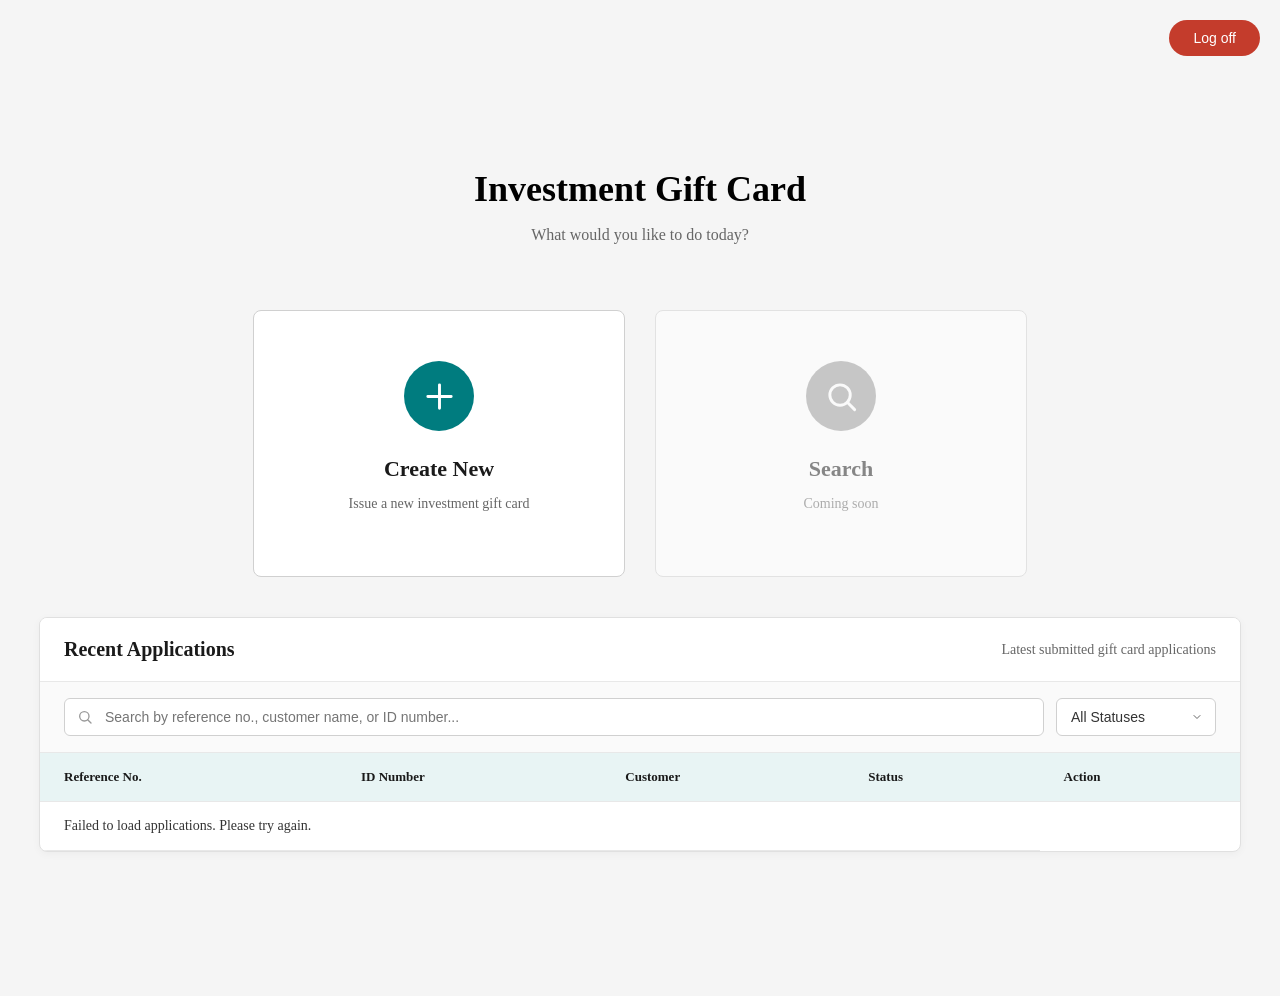
==== commit e2a0f2ae: "first commit" ====
--- a/src/main/resources/static/dashboard.html
+++ b/src/main/resources/static/dashboard.html
@@ -350,6 +350,138 @@
                 min-width: 100%;
             }
         }
+
+        /* Gift Card Visual Styles */
+        .gift-card-visual {
+            margin: 0 0 25px 0;
+            border-radius: 16px;
+            padding: 25px;
+            position: relative;
+            overflow: hidden;
+            box-shadow: 0 10px 40px rgba(0,0,0,0.2);
+            aspect-ratio: 1.6 / 1;
+            display: flex;
+            flex-direction: column;
+            justify-content: space-between;
+        }
+
+        .gift-card-visual.card-platinum {
+            background: linear-gradient(135deg, #1a1a1a 0%, #2d2d2d 30%, #1a1a1a 50%, #3d3d3d 70%, #1a1a1a 100%);
+        }
+
+        .gift-card-visual.card-classic {
+            background: linear-gradient(135deg, #007c7f 0%, #00a3a6 30%, #007c7f 50%, #009999 70%, #005a5c 100%);
+        }
+
+        .gift-card-visual.card-gold {
+            background: linear-gradient(135deg, #b8860b 0%, #daa520 30%, #b8860b 50%, #ffd700 70%, #b8860b 100%);
+        }
+
+        .gift-card-header {
+            display: flex;
+            justify-content: space-between;
+            align-items: flex-start;
+        }
+
+        .gift-card-brand {
+            color: rgba(255,255,255,0.9);
+            font-size: 18px;
+            font-weight: 700;
+        }
+
+        .gift-card-brand span {
+            display: block;
+            font-size: 10px;
+            font-weight: 400;
+            color: rgba(255,255,255,0.7);
+            text-transform: uppercase;
+            letter-spacing: 1px;
+            margin-top: 2px;
+        }
+
+        .gift-card-tier {
+            background: rgba(255,255,255,0.2);
+            color: #fff;
+            padding: 4px 12px;
+            border-radius: 12px;
+            font-size: 10px;
+            font-weight: 600;
+            letter-spacing: 1px;
+        }
+
+        .gift-card-value-section {
+            margin: 15px 0;
+        }
+
+        .gift-card-value-label {
+            color: rgba(255,255,255,0.7);
+            font-size: 10px;
+            text-transform: uppercase;
+            letter-spacing: 1px;
+            margin-bottom: 5px;
+        }
+
+        .gift-card-value {
+            color: #ffffff;
+            font-size: 32px;
+            font-weight: 700;
+        }
+
+        .gift-card-details {
+            display: flex;
+            justify-content: space-between;
+            margin-top: 10px;
+            padding-top: 12px;
+            border-top: 1px solid rgba(255,255,255,0.15);
+        }
+
+        .gift-card-detail-item {
+            text-align: left;
+        }
+
+        .gift-card-detail-item.right {
+            text-align: right;
+        }
+
+        .gift-card-detail-label {
+            color: rgba(255,255,255,0.6);
+            font-size: 9px;
+            text-transform: uppercase;
+            letter-spacing: 0.5px;
+            margin-bottom: 2px;
+        }
+
+        .gift-card-detail-value {
+            color: #ffffff;
+            font-size: 12px;
+            font-weight: 600;
+        }
+
+        .gift-card-footer {
+            display: flex;
+            justify-content: space-between;
+            align-items: flex-end;
+            margin-top: 10px;
+        }
+
+        .gift-card-beneficiary-label {
+            color: rgba(255,255,255,0.5);
+            font-size: 8px;
+            text-transform: uppercase;
+            letter-spacing: 0.5px;
+            margin-bottom: 2px;
+        }
+
+        .gift-card-beneficiary-name {
+            color: #ffffff;
+            font-size: 13px;
+            font-weight: 500;
+        }
+
+        .gift-card-country {
+            color: rgba(255,255,255,0.5);
+            font-size: 9px;
+        }
     </style>
 </head>
 <body>
@@ -375,16 +507,16 @@
                 <p>Issue a new investment gift card</p>
             </a>
             
-            <a href="/search.html" class="action-card">
-                <div class="icon">
+            <div class="action-card disabled" onclick="return false;" style="cursor: not-allowed; opacity: 0.5;">
+                <div class="icon" style="background: #999;">
                     <svg xmlns="http://www.w3.org/2000/svg" viewBox="0 0 24 24">
                         <circle cx="11" cy="11" r="7" stroke="white" stroke-width="2" fill="none"/>
                         <path d="M16 16L21 21" stroke="white" stroke-width="2" stroke-linecap="round"/>
                     </svg>
                 </div>
                 <h2>Search</h2>
-                <p>Find existing gift cards</p>
-            </a>
+                <p>Coming soon</p>
+            </div>
         </div>
 
         <section class="recent-applications">
@@ -430,6 +562,38 @@
             <!-- View Mode -->
             <div id="viewMode">
                 <h2 class="modal-title">Gift Card Details</h2>
+                
+                <!-- Visual Gift Card -->
+                <div class="gift-card-visual card-classic" id="giftCardVisual">
+                    <div class="gift-card-header">
+                        <div class="gift-card-brand">
+                            FNB
+                            <span>Investment Gift Card</span>
+                        </div>
+                        <span class="gift-card-tier" id="cardTier">CLASSIC</span>
+                    </div>
+                    <div class="gift-card-value-section">
+                        <div class="gift-card-value-label">Gift Card Value</div>
+                        <div class="gift-card-value" id="cardVisualValue">N$ 0.00</div>
+                    </div>
+                    <div class="gift-card-details">
+                        <div class="gift-card-detail-item">
+                            <div class="gift-card-detail-label">Reference No.</div>
+                            <div class="gift-card-detail-value" id="cardVisualRef">-</div>
+                        </div>
+                        <div class="gift-card-detail-item right">
+                            <div class="gift-card-detail-label">Valid Until</div>
+                            <div class="gift-card-detail-value" id="cardVisualExpiry">-</div>
+                        </div>
+                    </div>
+                    <div class="gift-card-footer">
+                        <div>
+                            <div class="gift-card-beneficiary-label">Beneficiary</div>
+                            <div class="gift-card-beneficiary-name" id="cardVisualBeneficiary">-</div>
+                        </div>
+                        <div class="gift-card-country">NAMIBIA</div>
+                    </div>
+                </div>
                 
                 <div class="detail-grid">
                     <div class="detail-section">
@@ -1088,6 +1252,33 @@
                 document.getElementById('detailBeneficiaryMobile').textContent = currentGiftCard.beneficiaryMobile;
                 document.getElementById('detailRelationship').textContent = currentGiftCard.relationship;
 
+                // Update visual gift card
+                const cardVisual = document.getElementById('giftCardVisual');
+                const value = parseFloat(currentGiftCard.totalValue);
+                const formattedValue = `N$ ${value.toLocaleString('en-US', { minimumFractionDigits: 2 })}`;
+                
+                // Remove existing color classes
+                cardVisual.classList.remove('card-platinum', 'card-classic', 'card-gold');
+                
+                // Set color and tier based on value
+                let tier = 'CLASSIC';
+                if (value >= 10000) {
+                    cardVisual.classList.add('card-platinum');
+                    tier = 'PLATINUM';
+                } else if (value > 5000) {
+                    cardVisual.classList.add('card-classic');
+                    tier = 'CLASSIC';
+                } else {
+                    cardVisual.classList.add('card-gold');
+                    tier = 'GOLD';
+                }
+                
+                document.getElementById('cardTier').textContent = tier;
+                document.getElementById('cardVisualValue').textContent = formattedValue;
+                document.getElementById('cardVisualRef').textContent = currentGiftCard.referenceNumber;
+                document.getElementById('cardVisualExpiry').textContent = formatDate(currentGiftCard.expiryDate);
+                document.getElementById('cardVisualBeneficiary').textContent = currentGiftCard.beneficiaryFullName;
+
                 // Show/hide redeem button based on status
                 const redeemBtn = document.getElementById('redeemBtn');
                 if (currentGiftCard.canBeRedeemed) {
